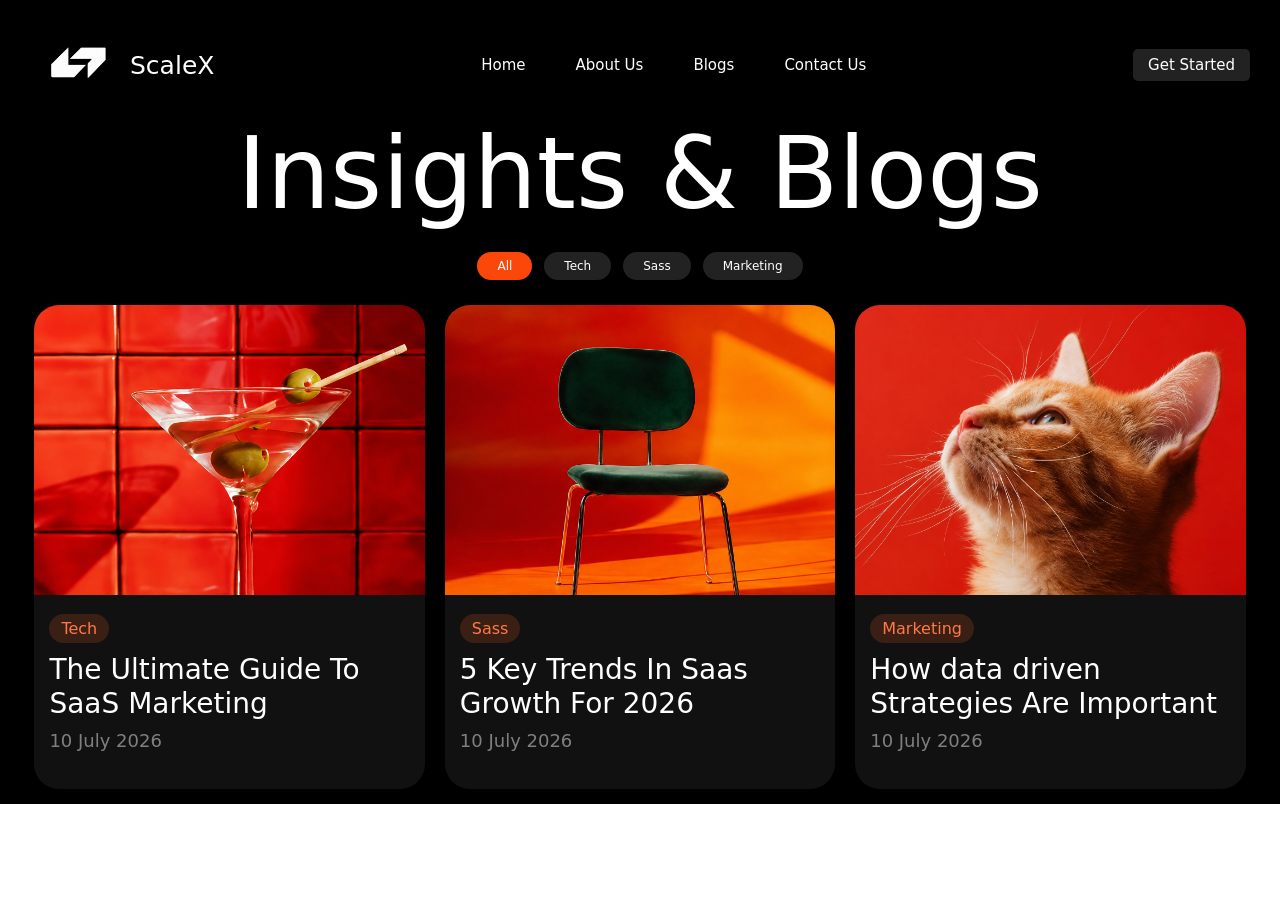
==== A2 - Assignment Two/Design 1/index.html @ 2220f6d5 "Assignment Two Design 1 complete" ====
<!DOCTYPE html>
<html lang="en">
<head>
    <meta charset="UTF-8">
    <meta name="viewport" content="width=device-width, initial-scale=1.0">
    <title>Document</title>
    <link rel="stylesheet" href="style.css">
</head>
<body>
    <main>
        <header>
            <div class="logo">
                <img src="/A2 - Assignment Two/Design 1/Assets/logo.png" alt="" width="100">
                <span>ScaleX</span>
            </div>

            <nav class="links">
                <a href="#">Home</a>
                <a href="#">About Us</a>
                <a href="#">Blogs</a>
                <a href="#">Contact Us</a>
            </nav>

            <button>Get Started</button>
        </header>

        <section class="hero">
            <h1>Insights & Blogs</h1>
            <div class="categories">
                <p class="active">All</p>
                <p class="cat">Tech</p>
                <p class="cat">Sass</p>
                <p class="cat">Marketing</p>
            </div>
        </section>

        <section class="cards">
            <div class="card">
                <img src="/A2 - Assignment Two/Design 1/Assets/img1.png" alt="">
                <div class="content">
                    <p class="tag">Tech</p>
                    <h2>The Ultimate Guide To<br>SaaS Marketing</h2>
                    <p class="date">10 July 2026</p>
                </div>
            </div>
            <div class="card">
                <img src="/A2 - Assignment Two/Design 1/Assets/img2.png" alt="">
                <div class="content">
                    <p class="tag">Sass</p>
                    <h2>5 Key Trends In Saas<br>Growth For 2026</h2>
                    <p class="date">10 July 2026</p>
                </div>
            </div>
            <div class="card">
                <img src="/A2 - Assignment Two/Design 1/Assets/img3.png" alt="">
                <div class="content">
                    <p class="tag">Marketing</p>
                    <h2>How data driven <br> Strategies Are Important</h2>
                    <p class="date">10 July 2026</p>
                </div>
            </div>
        </section>
    </main>
</body>
</html>
---- A2 - Assignment Two/Design 1/style.css ----
* {
    margin: 0;
    padding: 0;
    box-sizing: border-box;
    font-family: system-ui, -apple-system, BlinkMacSystemFont, 'Segoe UI', Roboto, Oxygen, Ubuntu, Cantarell, 'Open Sans', 'Helvetica Neue', sans-serif;
}

html, body {
    height: 100%;
    width: 100%;
}

main {
    width: 100%;
    background-color: black;
    padding: 15px 30px;
    color: white;
}

header {
    height: 100px;
    /* background-color: crimson; */
    display: flex;
    align-items: center;
    justify-content: space-between;
}

header .logo {
    display: flex;
    align-items: center;
    /* background-color: blueviolet; */
}

.logo span {
    font-size: 25px;
    font-weight: 500;
}

header .links {
    /* background-color: chartreuse; */
    display: flex;
    gap: 50px;
}

.links a {
    text-decoration: none;
    color: white;
    font-size: 15px;
    font-weight: 500;
}

header button {
    padding: 7px 15px;
    border: none;
    border-radius: 5px;
    background-color: #222;
    color: white;
    font-size: 15px;
    cursor: pointer;
}

button:active {
    scale: 0.95;
}

main .hero {
    /* background-color: rgb(151, 89, 12); */
    display: flex;
    flex-direction: column;
    align-items: center;
}

.hero h1 {
    font-size: 100px;
    font-weight: 500;
}

.hero .categories {
    display: flex;
    gap: 12px;
    margin-top: 20px;
}

.categories p {
    padding: 7px 20px;
    background-color: #222;
    font-size: 12px;
    font-weight: 500;
    border-radius: 15px;
    cursor: pointer;
}

.categories .active {
    background-color: #FC470A;
}

.cards {
    display: flex;
    justify-content: center;
    /* background-color: darksalmon; */
    gap: 20px;
    margin-top: 25px;
}

.card {
    width: 32%;
    background: #111;
    border-radius: 25px;
    overflow: hidden;
}

.card img{
    width: 100%;
    height: 60%;
    object-fit: cover;
}

.card .content {
    padding: 15px;
}

.content p:first-child{
    display: inline-block;
    background: #3a1f15;
    color: #ff7a45;
    padding: 5px 12px;
    border-radius: 15px;
    margin-bottom: 10px;
}

.content h2{
    font-size: 28px;
    font-weight: 500;
    line-height: 1.2;
    margin-bottom: 10px;
}

.date{
    color: gray;
    font-size: 18px;
}
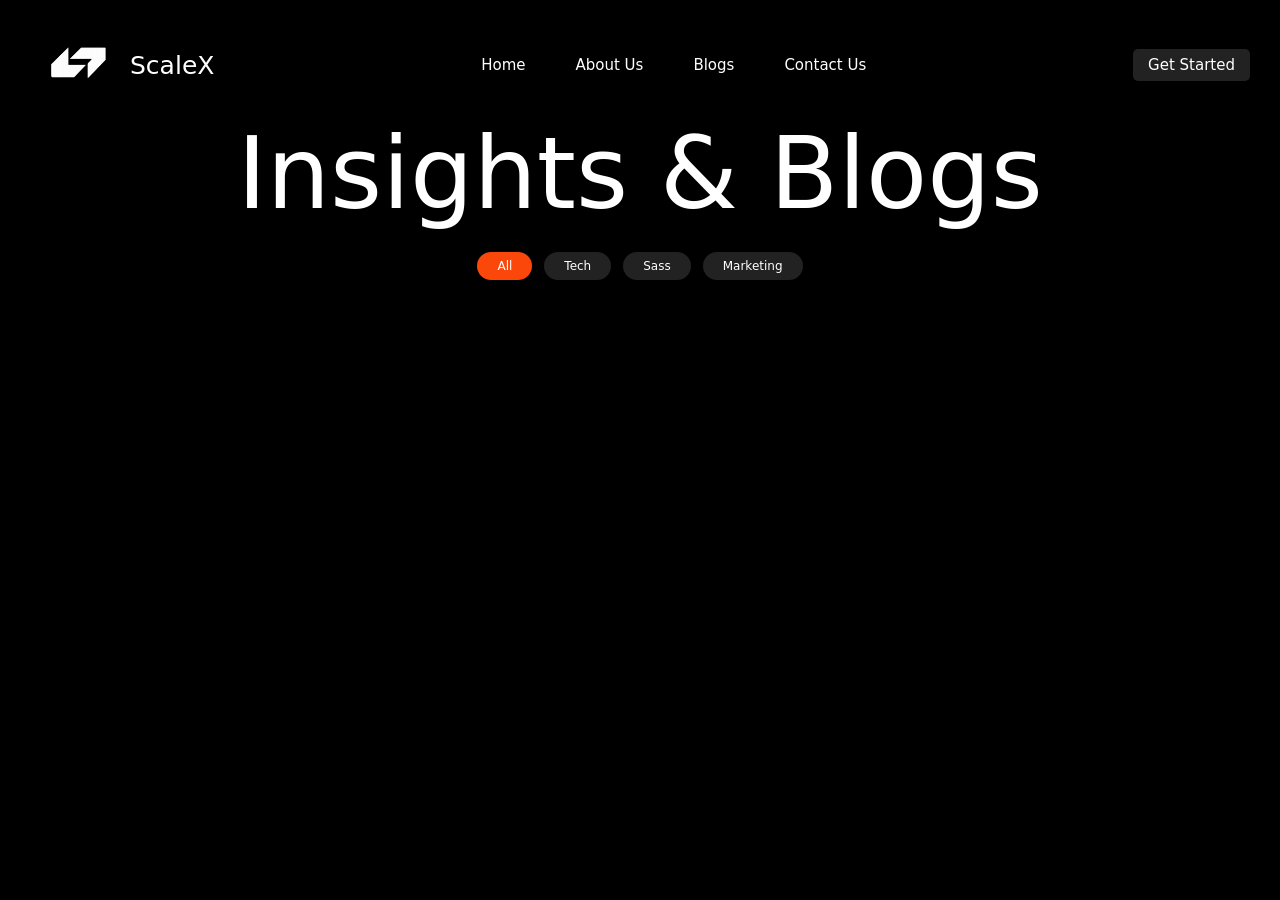
==== commit a761e23f: "remove cards section" ====
--- a/A2 - Assignment Two/Design 1/index.html
+++ b/A2 - Assignment Two/Design 1/index.html
@@ -35,30 +35,7 @@
         </section>
 
         <section class="cards">
-            <div class="card">
-                <img src="/A2 - Assignment Two/Design 1/Assets/img1.png" alt="">
-                <div class="content">
-                    <p class="tag">Tech</p>
-                    <h2>The Ultimate Guide To<br>SaaS Marketing</h2>
-                    <p class="date">10 July 2026</p>
-                </div>
-            </div>
-            <div class="card">
-                <img src="/A2 - Assignment Two/Design 1/Assets/img2.png" alt="">
-                <div class="content">
-                    <p class="tag">Sass</p>
-                    <h2>5 Key Trends In Saas<br>Growth For 2026</h2>
-                    <p class="date">10 July 2026</p>
-                </div>
-            </div>
-            <div class="card">
-                <img src="/A2 - Assignment Two/Design 1/Assets/img3.png" alt="">
-                <div class="content">
-                    <p class="tag">Marketing</p>
-                    <h2>How data driven <br> Strategies Are Important</h2>
-                    <p class="date">10 July 2026</p>
-                </div>
-            </div>
+            
         </section>
     </main>
 </body>
--- a/A2 - Assignment Two/Design 1/style.css
+++ b/A2 - Assignment Two/Design 1/style.css
@@ -11,6 +11,7 @@
 }
 
 main {
+    height: 100vh;
     width: 100%;
     background-color: black;
     padding: 15px 30px;
@@ -92,50 +93,4 @@
 
 .categories .active {
     background-color: #FC470A;
-}
-
-.cards {
-    display: flex;
-    justify-content: center;
-    /* background-color: darksalmon; */
-    gap: 20px;
-    margin-top: 25px;
-}
-
-.card {
-    width: 32%;
-    background: #111;
-    border-radius: 25px;
-    overflow: hidden;
-}
-
-.card img{
-    width: 100%;
-    height: 60%;
-    object-fit: cover;
-}
-
-.card .content {
-    padding: 15px;
-}
-
-.content p:first-child{
-    display: inline-block;
-    background: #3a1f15;
-    color: #ff7a45;
-    padding: 5px 12px;
-    border-radius: 15px;
-    margin-bottom: 10px;
-}
-
-.content h2{
-    font-size: 28px;
-    font-weight: 500;
-    line-height: 1.2;
-    margin-bottom: 10px;
-}
-
-.date{
-    color: gray;
-    font-size: 18px;
 }
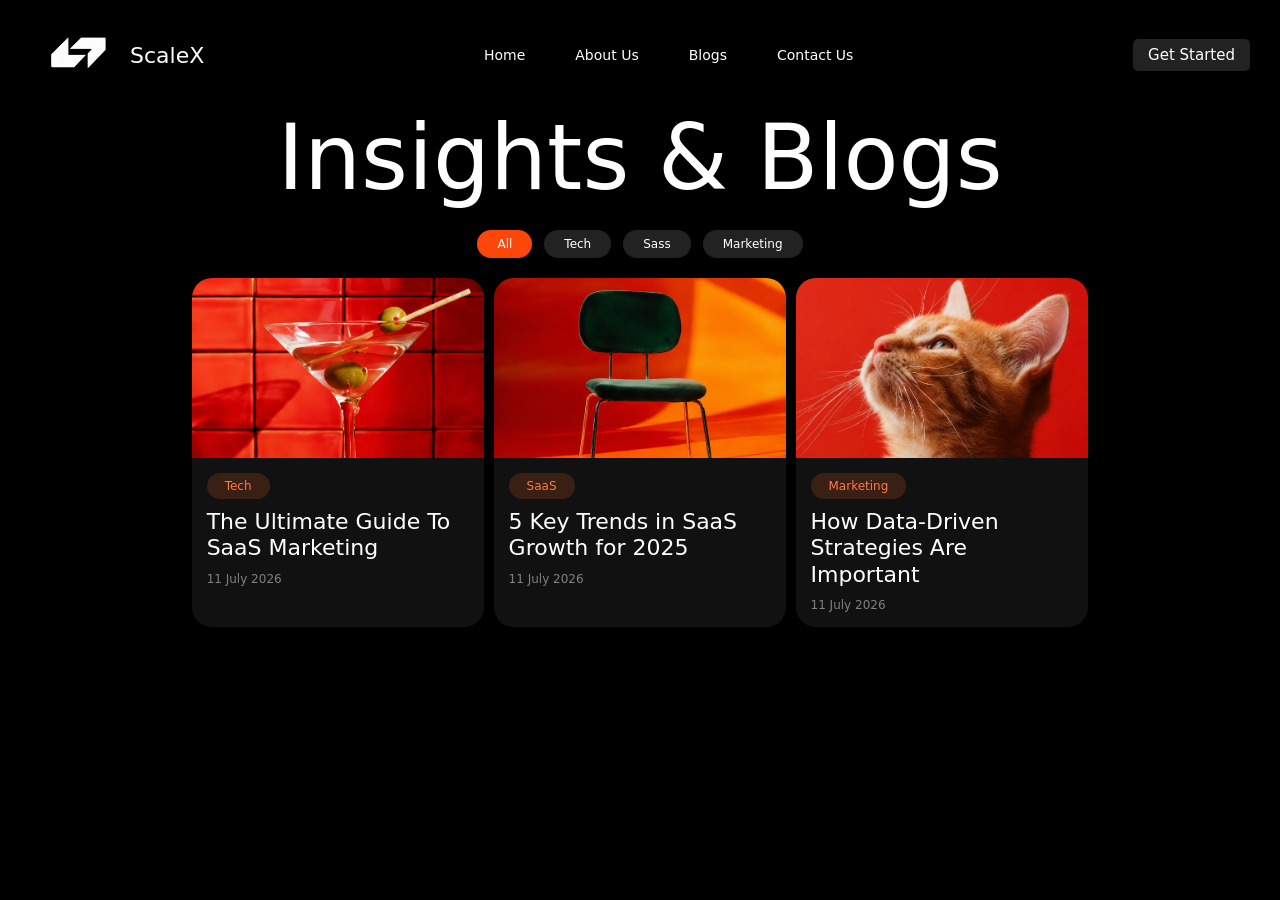
==== commit 8efea4d9: "redesign card section" ====
--- a/A2 - Assignment Two/Design 1/index.html
+++ b/A2 - Assignment Two/Design 1/index.html
@@ -35,7 +35,38 @@
         </section>
 
         <section class="cards">
-            
+            <div class="card">
+                <figure>
+                    <img src="/A2 - Assignment Two/Design 1/Assets/img1.png" alt="">
+                </figure>
+                <div class="content">
+                    <p class="tag">Tech</p>
+                    <h3>The Ultimate Guide To <br> SaaS Marketing</h3>
+                    <p class="date">11 July 2026</p>
+                </div>
+            </div>
+
+            <div class="card">
+                <figure>
+                    <img src="/A2 - Assignment Two/Design 1/Assets/img2.png" alt="">
+                </figure>
+                <div class="content">
+                    <p class="tag">SaaS</p>
+                    <h3>5 Key Trends in SaaS <br> Growth for 2025</h3>
+                    <p class="date">11 July 2026</p>
+                </div>
+            </div>
+
+            <div class="card">
+                <figure>
+                    <img src="/A2 - Assignment Two/Design 1/Assets/img3.png" alt="">
+                </figure>
+                <div class="content">
+                    <p class="tag">Marketing</p>
+                    <h3>How Data-Driven<br />Strategies Are Important</h3>
+                    <p class="date">11 July 2026</p>
+                </div>
+            </div>
         </section>
     </main>
 </body>
--- a/A2 - Assignment Two/Design 1/style.css
+++ b/A2 - Assignment Two/Design 1/style.css
@@ -16,10 +16,15 @@
     background-color: black;
     padding: 15px 30px;
     color: white;
+    display: flex;
+    flex-direction: column;
+    /* justify-content: center; */
+    align-items: center;
 }
 
 header {
-    height: 100px;
+    width: 100%;
+    height: 80px;
     /* background-color: crimson; */
     display: flex;
     align-items: center;
@@ -33,7 +38,7 @@
 }
 
 .logo span {
-    font-size: 25px;
+    font-size: 22px;
     font-weight: 500;
 }
 
@@ -46,7 +51,7 @@
 .links a {
     text-decoration: none;
     color: white;
-    font-size: 15px;
+    font-size: 14px;
     font-weight: 500;
 }
 
@@ -65,6 +70,8 @@
 }
 
 main .hero {
+    width: 100%;
+    margin-top: 10px;
     /* background-color: rgb(151, 89, 12); */
     display: flex;
     flex-direction: column;
@@ -72,7 +79,7 @@
 }
 
 .hero h1 {
-    font-size: 100px;
+    font-size: 90px;
     font-weight: 500;
 }
 
@@ -93,4 +100,56 @@
 
 .categories .active {
     background-color: #FC470A;
+}
+
+.cards {
+    width: 75%;
+    display: flex;
+    justify-content: space-evenly;
+    margin-top: 20px;
+}
+
+.cards .card {
+    width: 32%;
+    border-radius: 20px;
+    background: #111;
+    overflow: hidden;
+}
+
+.card figure {
+    width: 100%;
+    height: 180px;
+}
+
+figure img {
+    height: 100%;
+    width: 100%;
+    object-fit: cover;
+}
+
+.card .content {
+    padding: 15px;
+}
+
+.content .tag {
+    display: inline-block;
+    padding: 6px 18px;
+    color: #ff7a45;
+    background-color:  #3a1f15;
+    font-size: 12px;
+    font-weight: 500;
+    border-radius: 15px;
+    margin-bottom: 10px;
+}
+
+.content h3 {
+    font-size: 22px;
+    font-weight: 500;
+    line-height: 1.2;
+    margin-bottom: 10px;
+}
+
+.date{
+    color: gray;
+    font-size: 12px;
 }
